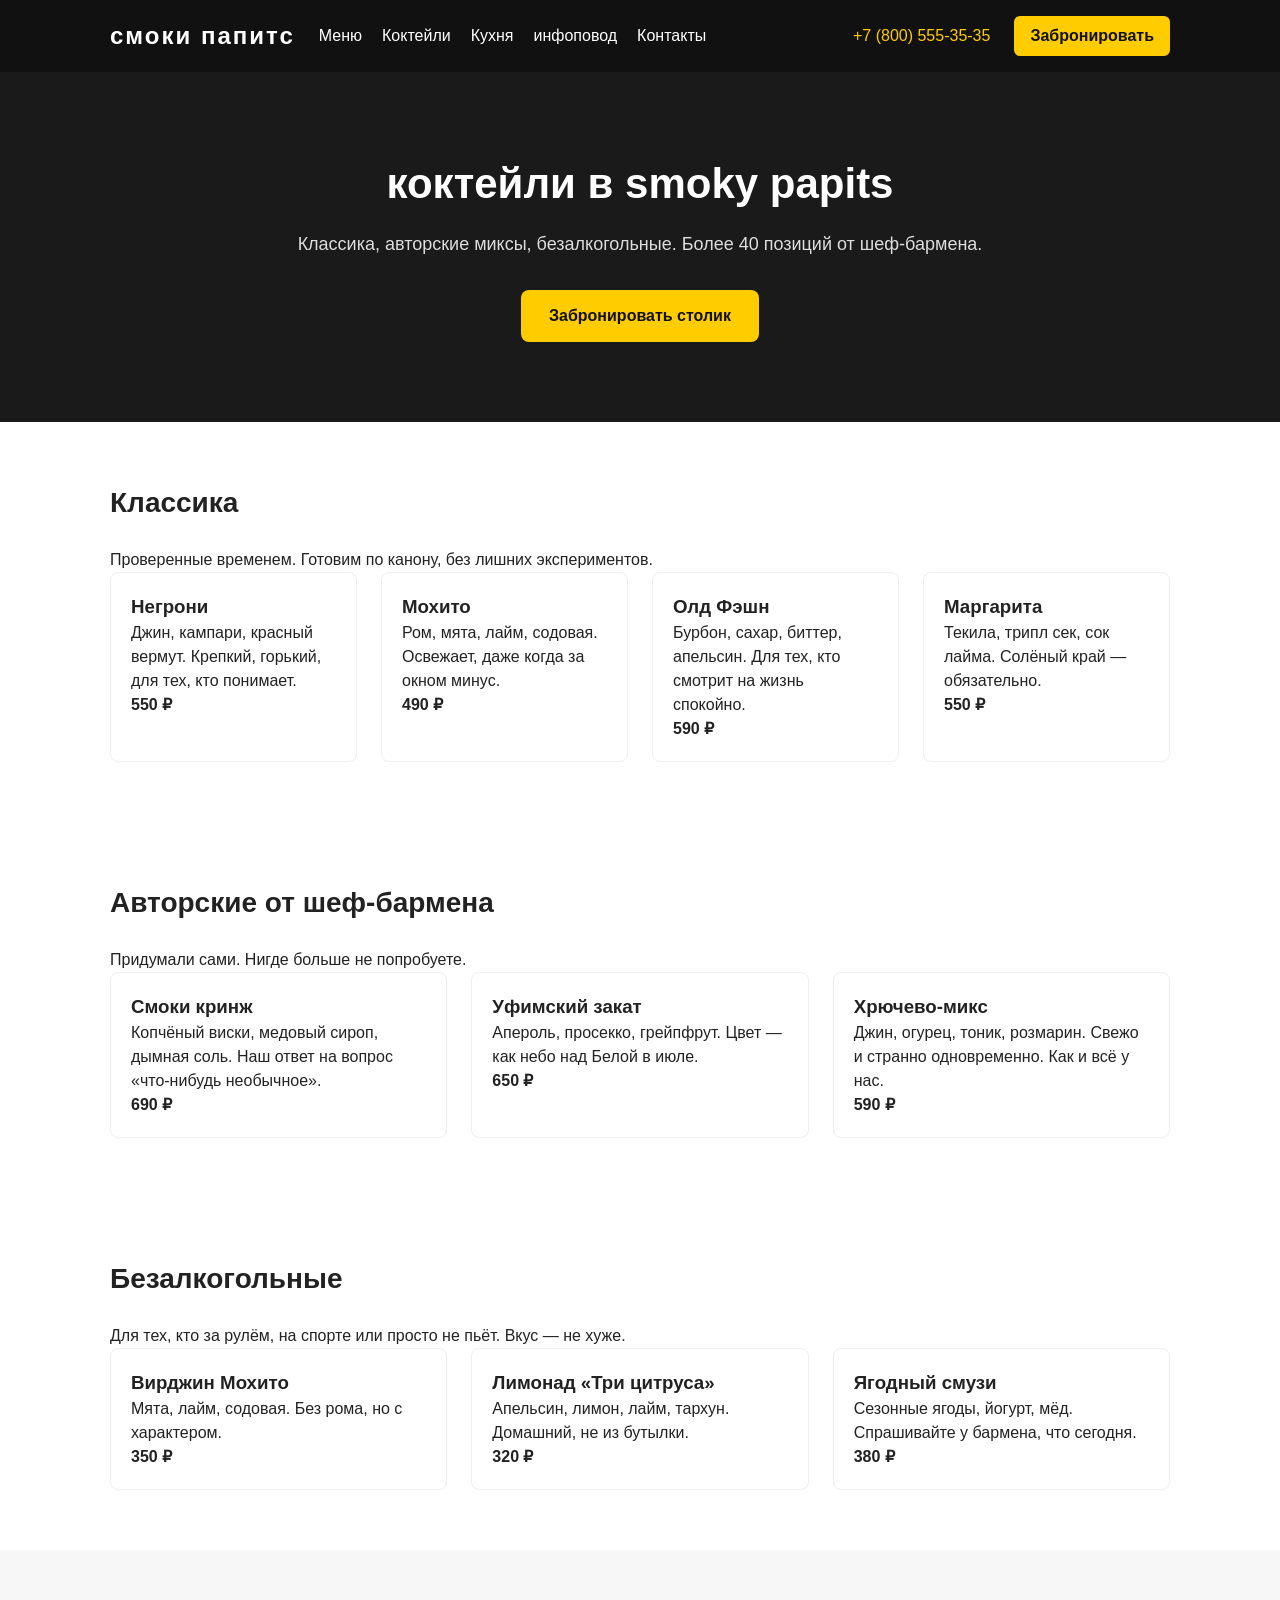
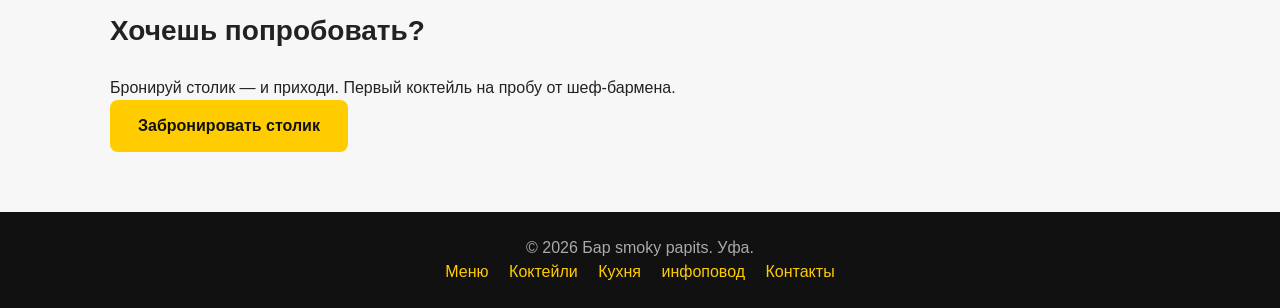
==== cocktails.html @ a0357e7b "Add files via upload" ====
<!DOCTYPE html>
<html lang="ru">
<head><link rel="icon" href="favicon.ico" type="image/x-icon">
  <meta charset="UTF-8">
  <meta name="viewport" content="width=device-width, initial-scale=1.0">
  <meta name="theme-color" content="#111111">

  <!-- SEO -->
  <title>Коктейльня карта в баре smoky papits — Уфа, авторские и классика</title>
  <meta name="description" content="Коктейльная карта  бара smoky papits в Уфе: классика, авторские миксы, безалкогольные. Цены и состав.">

  <link rel="canonical" href="https://smoky-papits.ru/cocktails.html">

  <!-- Open Graph -->
  <meta property="og:title" content="Коктейли — бар smoky papits, Уфа">
  <meta property="og:description" content="Классика и авторские миксы. Более 40 позиций.">
  <meta property="og:image" content="https://smoky-papits.ru/images/cocktails.jpg">
  <meta property="og:type" content="website">
  <meta property="og:locale" content="ru_RU">

  <link rel="stylesheet" href="style.css">
</head>
<body>

  <!-- HEADER -->
  <header class="site-header">
    <div class="container">
      <a href="index.html" class="logo" aria-label="Бар смоки папитс — на главную">смоки папитс</a>

      <nav aria-label="Основное меню">
        <ul class="nav-list">
          <li><a href="menu.html">Меню</a></li>
          <li><a href="cocktails.html">Коктейли</a></li>
          <li><a href="kitchen.html">Кухня</a></li>
          <li><a href="events.html">инфоповод</a></li>
          <li><a href="contacts.html">Контакты</a></li>
        </ul>
      </nav>

      <a href="tel:+78005553535" class="phone">+7 (800) 555-35-35</a>
      <a href="index.html#booking" class="btn-book">Забронировать</a>
    </div>
  </header>

  <main>

    <!-- HERO -->
    <section class="hero">
      <div class="container">
        <h1>коктейли в smoky papits</h1>
        <p>Классика, авторские миксы, безалкогольные. Более 40 позиций от шеф-бармена.</p>
        <a href="index.html#booking" class="btn-primary">Забронировать столик</a>
      </div>
    </section>

    <!-- КЛАССИКА -->
    <section class="menu-preview">
      <div class="container">
        <h2>Классика</h2>
        <p>Проверенные временем. Готовим по канону, без лишних экспериментов.</p>

        <div class="menu-grid">
          <article class="menu-card">
            <h3>Негрони</h3>
            <p>Джин, кампари, красный вермут. Крепкий, горький, для тех, кто понимает.</p>
            <p><strong>550 ₽</strong></p>
          </article>

          <article class="menu-card">
            <h3>Мохито</h3>
            <p>Ром, мята, лайм, содовая. Освежает, даже когда за окном минус.</p>
            <p><strong>490 ₽</strong></p>
          </article>

          <article class="menu-card">
            <h3>Олд Фэшн</h3>
            <p>Бурбон, сахар, биттер, апельсин. Для тех, кто смотрит на жизнь спокойно.</p>
            <p><strong>590 ₽</strong></p>
          </article>

          <article class="menu-card">
            <h3>Маргарита</h3>
            <p>Текила, трипл сек, сок лайма. Солёный край — обязательно.</p>
            <p><strong>550 ₽</strong></p>
          </article>
        </div>
      </div>
    </section>

    <!-- АВТОРСКИЕ -->
    <section class="features">
      <div class="container">
        <h2>Авторские от шеф-бармена</h2>
        <p>Придумали сами. Нигде больше не попробуете.</p>

        <div class="menu-grid">
          <article class="menu-card">
            <h3>Смоки кринж</h3>
            <p>Копчёный виски, медовый сироп, дымная соль. Наш ответ на вопрос «что-нибудь необычное».</p>
            <p><strong>690 ₽</strong></p>
          </article>

          <article class="menu-card">
            <h3>Уфимский закат</h3>
            <p>Апероль, просекко, грейпфрут. Цвет — как небо над Белой в июле.</p>
            <p><strong>650 ₽</strong></p>
          </article>

          <article class="menu-card">
            <h3>Хрючево-микс</h3>
            <p>Джин, огурец, тоник, розмарин. Свежо и странно одновременно. Как и всё у нас.</p>
            <p><strong>590 ₽</strong></p>
          </article>
        </div>
      </div>
    </section>

    <!-- БЕЗАЛКОГОЛЬНЫЕ -->
    <section class="menu-preview">
      <div class="container">
        <h2>Безалкогольные</h2>
        <p>Для тех, кто за рулём, на спорте или просто не пьёт. Вкус — не хуже.</p>

        <div class="menu-grid">
          <article class="menu-card">
            <h3>Вирджин Мохито</h3>
            <p>Мята, лайм, содовая. Без рома, но с характером.</p>
            <p><strong>350 ₽</strong></p>
          </article>

          <article class="menu-card">
            <h3>Лимонад «Три цитруса»</h3>
            <p>Апельсин, лимон, лайм, тархун. Домашний, не из бутылки.</p>
            <p><strong>320 ₽</strong></p>
          </article>

          <article class="menu-card">
            <h3>Ягодный смузи</h3>
            <p>Сезонные ягоды, йогурт, мёд. Спрашивайте у бармена, что сегодня.</p>
            <p><strong>380 ₽</strong></p>
          </article>
        </div>
      </div>
    </section>

    <!-- CTA -->
    <section class="booking">
      <div class="container">
        <h2>Хочешь попробовать?</h2>
        <p>Бронируй столик — и приходи. Первый коктейль на пробу от шеф-бармена.</p>
        <a href="index.html#booking" class="btn-primary">Забронировать столик</a>
      </div>
    </section>

  </main>

  <!-- FOOTER -->
  <footer class="site-footer">
    <div class="container">
      <p>© 2026 Бар smoky papits. Уфа.</p>
      <nav aria-label="Футер">
        <a href="menu.html">Меню</a>
        <a href="cocktails.html">Коктейли</a>
        <a href="kitchen.html">Кухня</a>
        <a href="events.html">инфоповод</a>
        <a href="contacts.html">Контакты</a>
      </nav>
    </div>
  </footer>

  <script src="js/script.js"></script>
</body>
</html>
---- style.css ----
* { box-sizing: border-box; margin: 0; padding: 0; }

body {
  font-family: -apple-system, "Segoe UI", Roboto, sans-serif;
  color: #222;
  line-height: 1.5;
}

.container { max-width: 1100px; margin: 0 auto; padding: 0 20px; }

/* Header */
.site-header { background: #111; color: #fff; padding: 16px 0; }
.site-header .container { display: flex; align-items: center; gap: 24px; flex-wrap: wrap; }
.logo { color: #fff; font-weight: 700; font-size: 24px; text-decoration: none; letter-spacing: 2px; }
.nav-list { list-style: none; display: flex; gap: 20px; }
.nav-list a { color: #fff; text-decoration: none; }
.phone { color: #ffcc00; text-decoration: none; margin-left: auto; }
.btn-book { background: #ffcc00; color: #111; padding: 8px 16px; border-radius: 6px; text-decoration: none; font-weight: 600; }

/* Hero */
.hero { background: #1a1a1a; color: #fff; padding: 80px 0; text-align: center; }
.hero h1 { font-size: 42px; margin-bottom: 16px; }
.hero p { font-size: 18px; margin-bottom: 32px; opacity: .85; }

/* Buttons */
.btn-primary { display: inline-block; background: #ffcc00; color: #111; padding: 14px 28px; border-radius: 8px; text-decoration: none; font-weight: 600; border: none; cursor: pointer; }

/* Sections */
section { padding: 60px 0; }
section h2 { font-size: 28px; margin-bottom: 24px; }

/* Features */
.features-list { list-style: none; display: grid; grid-template-columns: repeat(auto-fit, minmax(240px, 1fr)); gap: 24px; }
.features-list h3 { margin-bottom: 8px; }

/* Menu */
.menu-grid { display: grid; grid-template-columns: repeat(auto-fit, minmax(240px, 1fr)); gap: 24px; }
.menu-card { border: 1px solid #eee; padding: 20px; border-radius: 8px; }
.menu-card h3 a { color: #111; text-decoration: none; }

/* Events */
.events-list { list-style: none; margin-bottom: 16px; }
.events-list li { padding: 12px 0; border-bottom: 1px solid #eee; }
.link-more { color: #111; font-weight: 600; }

/* Booking */
.booking { background: #f7f7f7; }
.booking form { display: grid; gap: 12px; max-width: 480px; }
.booking input { padding: 10px; border: 1px solid #ccc; border-radius: 6px; font-size: 16px; }

/* Footer */
.site-footer { background: #111; color: #aaa; padding: 24px 0; text-align: center; }
.site-footer a { color: #ffcc00; margin: 0 8px; text-decoration: none; }

/* Карта */
.map-wrapper {
  margin-top: 20px;
  border-radius: 8px;
  overflow: hidden;
  border: 1px solid #eee;
}

.map-wrapper iframe {
  display: block;
  width: 100%;
  border: 0;
}
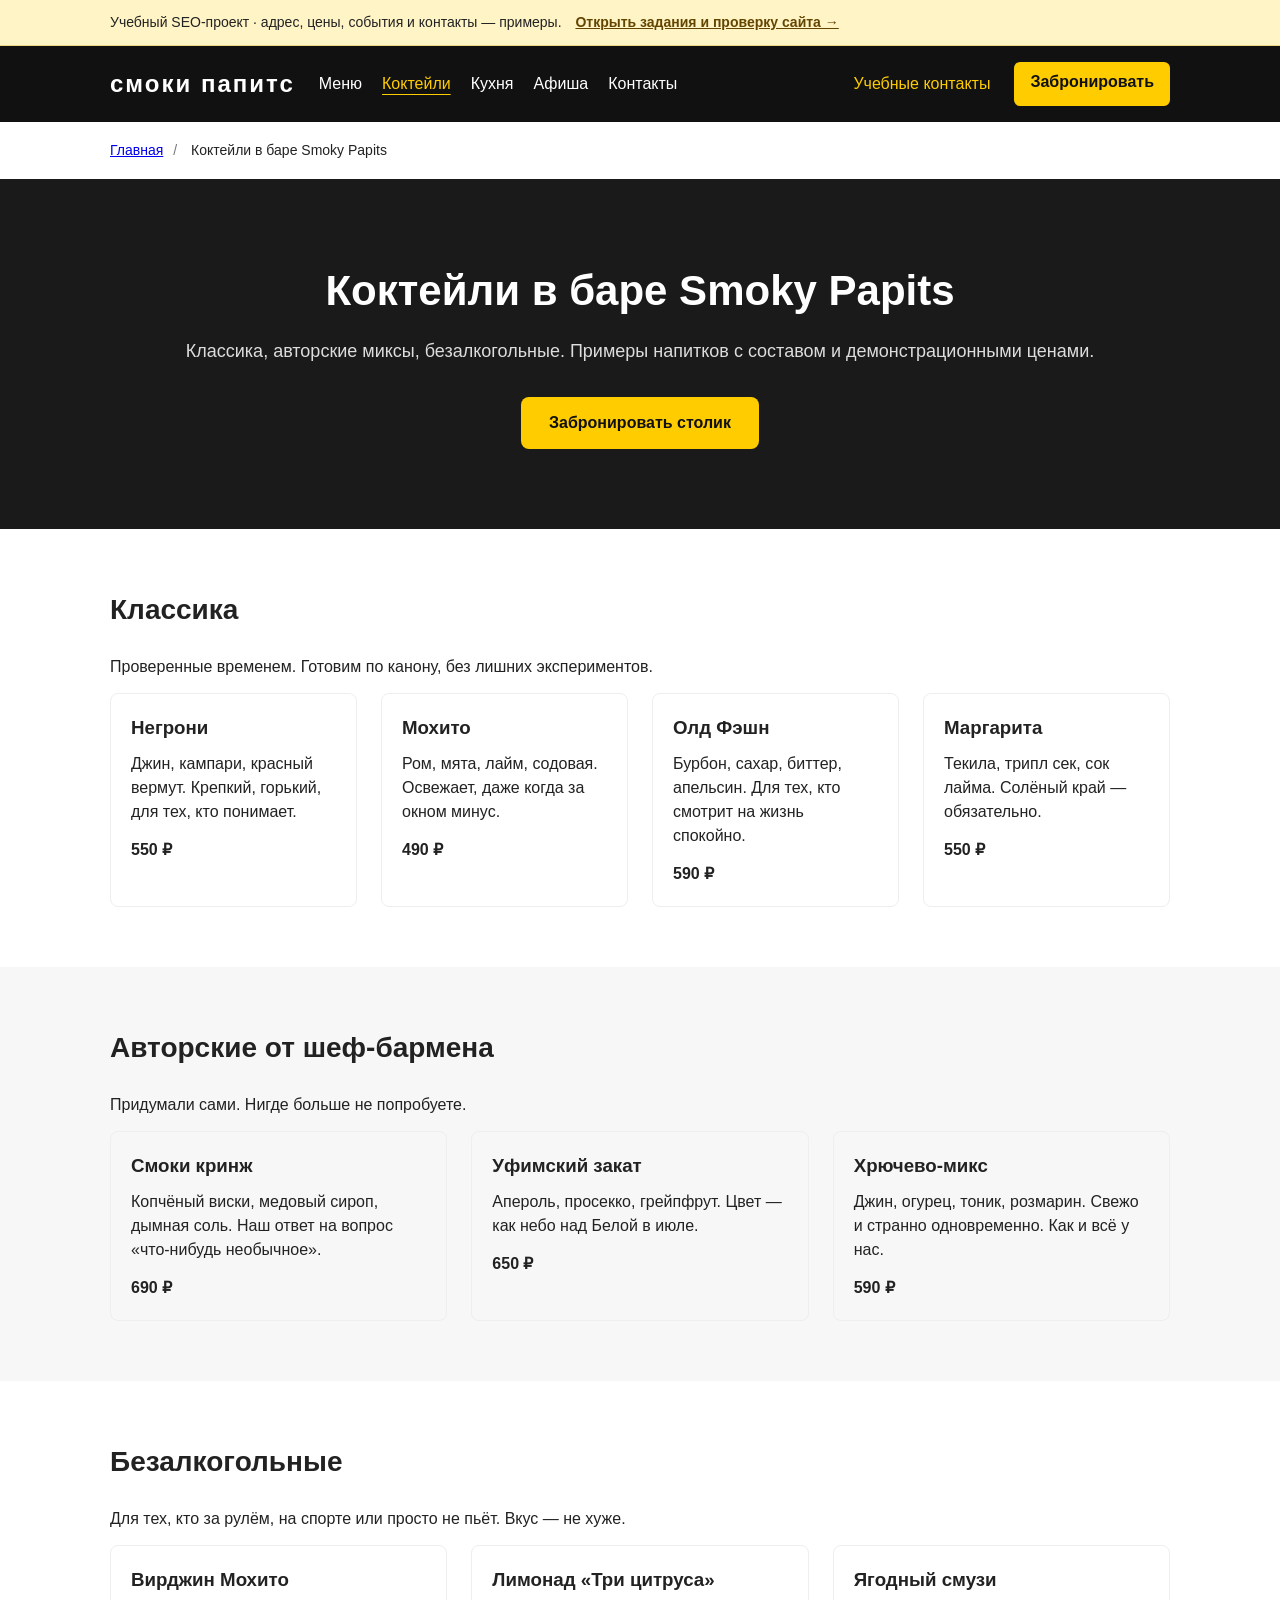
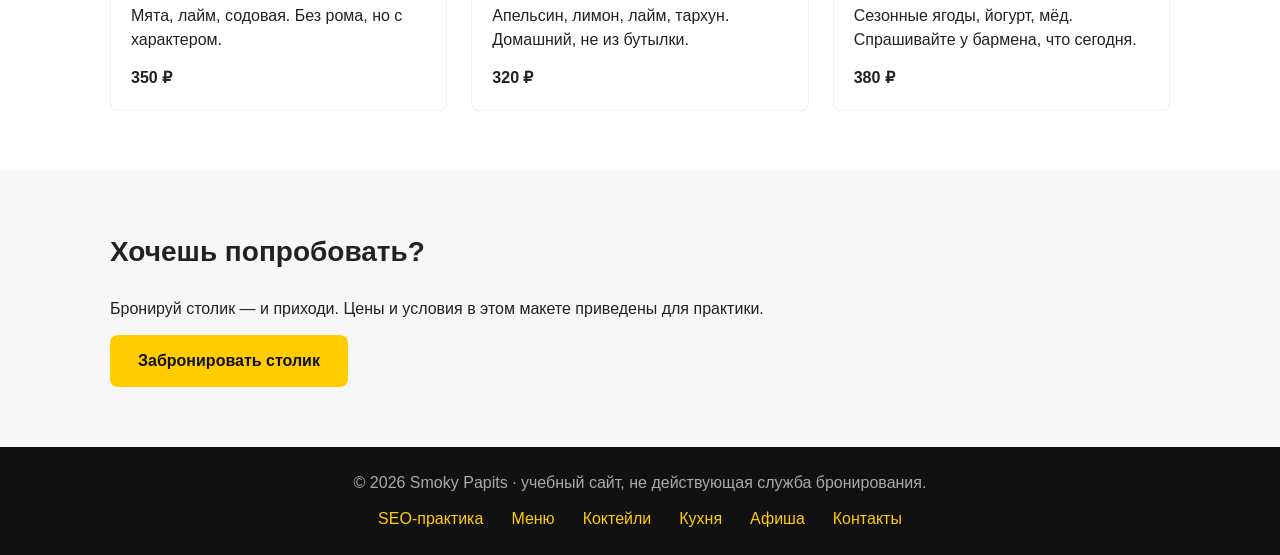
==== commit c27fc552: "Improve Smoky Papits as an SEO training project" ====
--- a/cocktails.html
+++ b/cocktails.html
@@ -1,26 +1,29 @@
 <!DOCTYPE html>
 <html lang="ru">
-<head><link rel="icon" href="favicon.ico" type="image/x-icon">
+<head>
   <meta charset="UTF-8">
   <meta name="viewport" content="width=device-width, initial-scale=1.0">
   <meta name="theme-color" content="#111111">
 
   <!-- SEO -->
-  <title>Коктейльня карта в баре smoky papits — Уфа, авторские и классика</title>
-  <meta name="description" content="Коктейльная карта  бара smoky papits в Уфе: классика, авторские миксы, безалкогольные. Цены и состав.">
+  <title>Коктейли Smoky Papits в Уфе — карта и состав</title>
+  <meta name="description" content="Учебная коктейльная карта Smoky Papits: классические, авторские и безалкогольные напитки. Состав и демонстрационные цены.">
 
-  <link rel="canonical" href="https://smoky-papits.ru/cocktails.html">
+  <link rel="canonical" href="https://sd334.github.io/smoky-papits-site/cocktails.html">
 
   <!-- Open Graph -->
-  <meta property="og:title" content="Коктейли — бар smoky papits, Уфа">
-  <meta property="og:description" content="Классика и авторские миксы. Более 40 позиций.">
-  <meta property="og:image" content="https://smoky-papits.ru/images/cocktails.jpg">
+  <meta property="og:title" content="Коктейли Smoky Papits в Уфе — карта и состав">
+  <meta property="og:description" content="Учебная коктейльная карта Smoky Papits: классические, авторские и безалкогольные напитки. Состав и демонстрационные цены.">
   <meta property="og:type" content="website">
+  <meta property="og:url" content="https://sd334.github.io/smoky-papits-site/cocktails.html">
   <meta property="og:locale" content="ru_RU">
 
+  <link rel="icon" href="favicon.svg" type="image/svg+xml">
   <link rel="stylesheet" href="style.css">
 </head>
 <body>
+  <a class="skip-link" href="#main">К содержимому</a>
+  <div class="project-notice"><div class="container">Учебный SEO-проект · адрес, цены, события и контакты — примеры. <a href="seo-practice.html">Открыть задания и проверку сайта →</a></div></div>
 
   <!-- HEADER -->
   <header class="site-header">
@@ -30,25 +33,27 @@
       <nav aria-label="Основное меню">
         <ul class="nav-list">
           <li><a href="menu.html">Меню</a></li>
-          <li><a href="cocktails.html">Коктейли</a></li>
+          <li><a href="cocktails.html" aria-current="page">Коктейли</a></li>
           <li><a href="kitchen.html">Кухня</a></li>
-          <li><a href="events.html">инфоповод</a></li>
+          <li><a href="events.html">Афиша</a></li>
           <li><a href="contacts.html">Контакты</a></li>
         </ul>
       </nav>
 
-      <a href="tel:+78005553535" class="phone">+7 (800) 555-35-35</a>
+      <a href="contacts.html" class="phone">Учебные контакты</a>
       <a href="index.html#booking" class="btn-book">Забронировать</a>
     </div>
   </header>
 
-  <main>
+  <main id="main">
+  <nav class="breadcrumbs container" aria-label="Хлебные крошки"><ol><li><a href="index.html">Главная</a></li><li aria-current="page">Коктейли в баре Smoky Papits</li></ol></nav>
+
 
     <!-- HERO -->
     <section class="hero">
       <div class="container">
-        <h1>коктейли в smoky papits</h1>
-        <p>Классика, авторские миксы, безалкогольные. Более 40 позиций от шеф-бармена.</p>
+        <h1>Коктейли в баре Smoky Papits</h1>
+        <p>Классика, авторские миксы, безалкогольные. Примеры напитков с составом и демонстрационными ценами.</p>
         <a href="index.html#booking" class="btn-primary">Забронировать столик</a>
       </div>
     </section>
@@ -147,7 +152,7 @@
     <section class="booking">
       <div class="container">
         <h2>Хочешь попробовать?</h2>
-        <p>Бронируй столик — и приходи. Первый коктейль на пробу от шеф-бармена.</p>
+        <p>Бронируй столик — и приходи. Цены и условия в этом макете приведены для практики.</p>
         <a href="index.html#booking" class="btn-primary">Забронировать столик</a>
       </div>
     </section>
@@ -157,17 +162,18 @@
   <!-- FOOTER -->
   <footer class="site-footer">
     <div class="container">
-      <p>© 2026 Бар smoky papits. Уфа.</p>
+      <p>© 2026 Smoky Papits · учебный сайт, не действующая служба бронирования.</p>
       <nav aria-label="Футер">
+        <a href="seo-practice.html">SEO-практика</a>
         <a href="menu.html">Меню</a>
         <a href="cocktails.html">Коктейли</a>
         <a href="kitchen.html">Кухня</a>
-        <a href="events.html">инфоповод</a>
+        <a href="events.html">Афиша</a>
         <a href="contacts.html">Контакты</a>
       </nav>
     </div>
   </footer>
 
-  <script src="js/script.js"></script>
+  <script src="js/script.js" defer></script>
 </body>
-</html>+</html>
--- a/style.css
+++ b/style.css
@@ -64,4 +64,440 @@
   display: block;
   width: 100%;
   border: 0;
-}+}
+/* ============================
+   АДАПТИВ — планшеты и телефоны
+   ============================ */
+@media (max-width: 768px) {
+
+  /* Контейнер */
+  .container {
+    padding: 0 16px;
+  }
+
+  /* Шапка: вертикальная раскладка */
+  .site-header {
+    padding: 12px 0;
+  }
+  .site-header .container {
+    flex-direction: column;
+    gap: 12px;
+    align-items: stretch;
+  }
+  .logo {
+    text-align: center;
+    font-size: 22px;
+  }
+  .nav-list {
+    justify-content: center;
+    flex-wrap: wrap;
+    gap: 12px;
+    font-size: 14px;
+  }
+  .phone {
+    margin-left: 0;
+    text-align: center;
+    font-size: 16px;
+  }
+  .btn-book {
+    text-align: center;
+    padding: 12px;
+  }
+
+  /* Hero */
+  .hero {
+    padding: 50px 0;
+  }
+  .hero h1 {
+    font-size: 28px;
+  }
+  .hero p {
+    font-size: 16px;
+  }
+  .btn-primary {
+    padding: 12px 24px;
+    font-size: 15px;
+  }
+
+  /* Секции */
+  section {
+    padding: 40px 0;
+  }
+  section h2 {
+    font-size: 24px;
+  }
+
+  /* Сетки — в одну колонку */
+  .features-list,
+  .menu-grid {
+    grid-template-columns: 1fr;
+    gap: 16px;
+  }
+
+  /* Меню-карточки */
+  .menu-card {
+    padding: 16px;
+  }
+  .menu-card h3 {
+    font-size: 18px;
+  }
+
+  /* События */
+  .events-list li {
+    padding: 16px 0;
+  }
+
+  /* Бронирование */
+  .booking form {
+    max-width: 100%;
+  }
+
+  /* Футер */
+  .site-footer {
+    padding: 20px 0;
+    font-size: 14px;
+  }
+  .site-footer nav {
+    display: flex;
+    flex-wrap: wrap;
+    justify-content: center;
+    gap: 10px;
+    margin-top: 12px;
+  }
+
+  /* Карта */
+  .map-wrapper iframe {
+    height: 300px;
+  }
+}
+
+/* ============================
+   АДАПТИВ — маленькие телефоны
+   ============================ */
+@media (max-width: 480px) {
+
+  .hero h1 {
+    font-size: 24px;
+  }
+  .hero p {
+    font-size: 15px;
+  }
+  section h2 {
+    font-size: 22px;
+  }
+  .logo {
+    font-size: 20px;
+  }
+  .nav-list {
+    font-size: 13px;
+    gap: 10px;
+  }
+  .phone {
+    font-size: 15px;
+  }
+  .btn-book,
+  .btn-primary {
+    font-size: 14px;
+    padding: 10px 20px;
+  }
+  .map-wrapper iframe {
+    height: 250px;
+  }
+}
+
+/* Clear feedback and mobile-friendly learning tools. */
+html {
+  scroll-behavior:smooth
+}
+button,input,textarea {
+  font:inherit
+}
+a:focus-visible,button:focus-visible,summary:focus-visible {
+  outline:3px solid #8b6500;
+  outline-offset:4px
+}
+input:focus,textarea:focus {
+  outline:2px solid #8b6500;
+  outline-offset:2px
+}
+button:disabled {
+  opacity:.6;
+  cursor:not-allowed
+}
+.skip-link {
+  position:absolute;
+  left:16px;
+  top:-100px;
+  background:#ffcc00;
+  color:#111;
+  padding:12px;
+  z-index:10
+}
+.skip-link:focus {
+  top:12px
+}
+.project-notice {
+  background:#fff4c6;
+  border-bottom:1px solid #ead884;
+  padding:12px 0;
+  font-size:14px
+}
+.project-notice a {
+  color:#634500;
+  font-weight:700;
+  margin-left:10px
+}
+.nav-list a[aria-current="page"] {
+  color:#ffcc00;
+  text-decoration:underline;
+  text-underline-offset:5px
+}
+.breadcrumbs {
+  padding-top:18px;
+  padding-bottom:18px
+}
+.breadcrumbs ol {
+  display:flex;
+  gap:10px;
+  flex-wrap:wrap;
+  list-style:none;
+  font-size:14px
+}
+.breadcrumbs li+li:before {
+  content:' / ';
+  color:#777;
+  margin-right:10px
+}
+.form-help {
+  font-size:14px;
+  color:#555;
+  line-height:1.8;
+  margin:12px 0 20px
+}
+.booking input:invalid:not(:placeholder-shown) {
+  border-color:#b38c23
+}
+.training-kicker {
+  font-size:12px!important;
+  font-weight:700;
+  letter-spacing:.12em;
+  margin-bottom:14px!important;
+  opacity:1!important
+}
+.features {
+  background:#f7f7f7
+}
+section p {
+  margin-bottom:14px
+}
+section h3 {
+  margin-bottom:10px
+}
+.menu-card p:last-child {
+  margin-bottom:0
+}
+.table-scroll {
+  overflow-x:auto;
+  margin-top:24px
+}
+.practice-table {
+  width:100%;
+  border-collapse:collapse;
+  text-align:left;
+  font-size:16px;
+  min-width:620px
+}
+.practice-table caption {
+  text-align:left;
+  font-weight:600;
+  padding:8px 0
+}
+.practice-table th,.practice-table td {
+  padding:16px;
+  border:1px solid #ddd;
+  vertical-align:top
+}
+.practice-table thead {
+  background:#111;
+  color:#fff
+}
+.exercise-box {
+  margin-top:24px;
+  padding:24px;
+  border:1px solid #ddd;
+  border-radius:10px;
+  background:#fff
+}
+.exercise-box ol,.case-list {
+  padding-left:23px;
+  line-height:1.9
+}
+.exercise-box li,.case-list li {
+  margin:10px 0
+}
+textarea {
+  display:block;
+  width:100%;
+  padding:14px;
+  border:1px solid #aaa;
+  border-radius:8px;
+  font-size:16px;
+  line-height:1.8;
+  margin:12px 0 18px;
+  resize:vertical
+}
+label {
+  line-height:1.8
+}
+details {
+  margin-top:24px;
+  padding:18px 20px;
+  border:1px solid #ddd;
+  border-radius:8px;
+  background:#fff
+}
+summary {
+  cursor:pointer;
+  font-weight:650;
+  line-height:1.7
+}
+details p {
+  margin-top:16px
+}
+code {
+  overflow-wrap:anywhere;
+  font-size:14px
+}
+.criteria-list,.audit-results {
+  list-style:none;
+  padding:0
+}
+.criteria-list li {
+  padding:8px 0;
+  line-height:1.8
+}
+.pass {
+  color:#176237
+}
+.fail {
+  color:#9a421f
+}
+.feedback-summary {
+  font-weight:650;
+  margin:18px 0 10px
+}
+.audit-results>li {
+  border:1px solid #ddd;
+  border-radius:8px;
+  padding:20px;
+  margin:16px 0;
+  background:#fff
+}
+.audit-results li {
+  overflow-wrap:anywhere
+}
+#audit-status,#notes-status,#booking-result {
+  margin-top:18px;
+  font-weight:650
+}
+.btn-secondary {
+  display:inline-block;
+  background:#fff;
+  color:#111;
+  border:1px solid #777;
+  padding:13px 20px;
+  border-radius:8px;
+  cursor:pointer;
+  min-height:48px;
+  line-height:1.5
+}
+.journal-actions {
+  display:flex;
+  flex-wrap:wrap;
+  gap:12px;
+  align-items:center
+}
+.journal-actions input[type="file"] {
+  max-width:100%;
+  font-size:14px
+}
+.source-list {
+  padding-left:22px;
+  line-height:2
+}
+.site-footer p {
+  margin-bottom:12px
+}
+.site-footer nav {
+  display:flex;
+  justify-content:center;
+  flex-wrap:wrap;
+  gap:12px
+}
+.map-wrapper iframe {
+  border:0
+}
+.btn-primary,.btn-book {
+  min-height:44px;
+  line-height:1.5
+}
+.nav-list a {
+  display:inline-block;
+  padding:4px 0
+}
+#journal,#audit,#titles,#structure {
+  scroll-margin-top:16px
+}
+@media(max-width:768px) {
+  .project-notice {
+    font-size:13px
+  }
+  .project-notice a {
+    display:block;
+    margin:6px 0 0
+  }
+  .nav-list a {
+    padding:8px 0
+  }
+  .exercise-box {
+    padding:18px
+  }
+  .journal-actions {
+    align-items:stretch;
+    flex-direction:column
+  }
+  .journal-actions button,.journal-actions label {
+    text-align:center;
+    width:100%
+  }
+  .hero h1 {
+    line-height:1.3
+  }
+  .breadcrumbs ol {
+    font-size:13px
+  }
+  .practice-table {
+    font-size:14px
+  }
+  .practice-table th,.practice-table td {
+    padding:12px
+  }
+  .audit-results>li {
+    padding:16px
+  }
+  .table-scroll {
+    border:1px solid #ddd;
+    border-radius:8px
+  }
+  .form-help {
+    font-size:14px
+  }
+  .site-header .phone {
+    font-size:14px
+  }
+}
+@media(prefers-reduced-motion:reduce) {
+  html {
+    scroll-behavior:auto
+  }
+}
